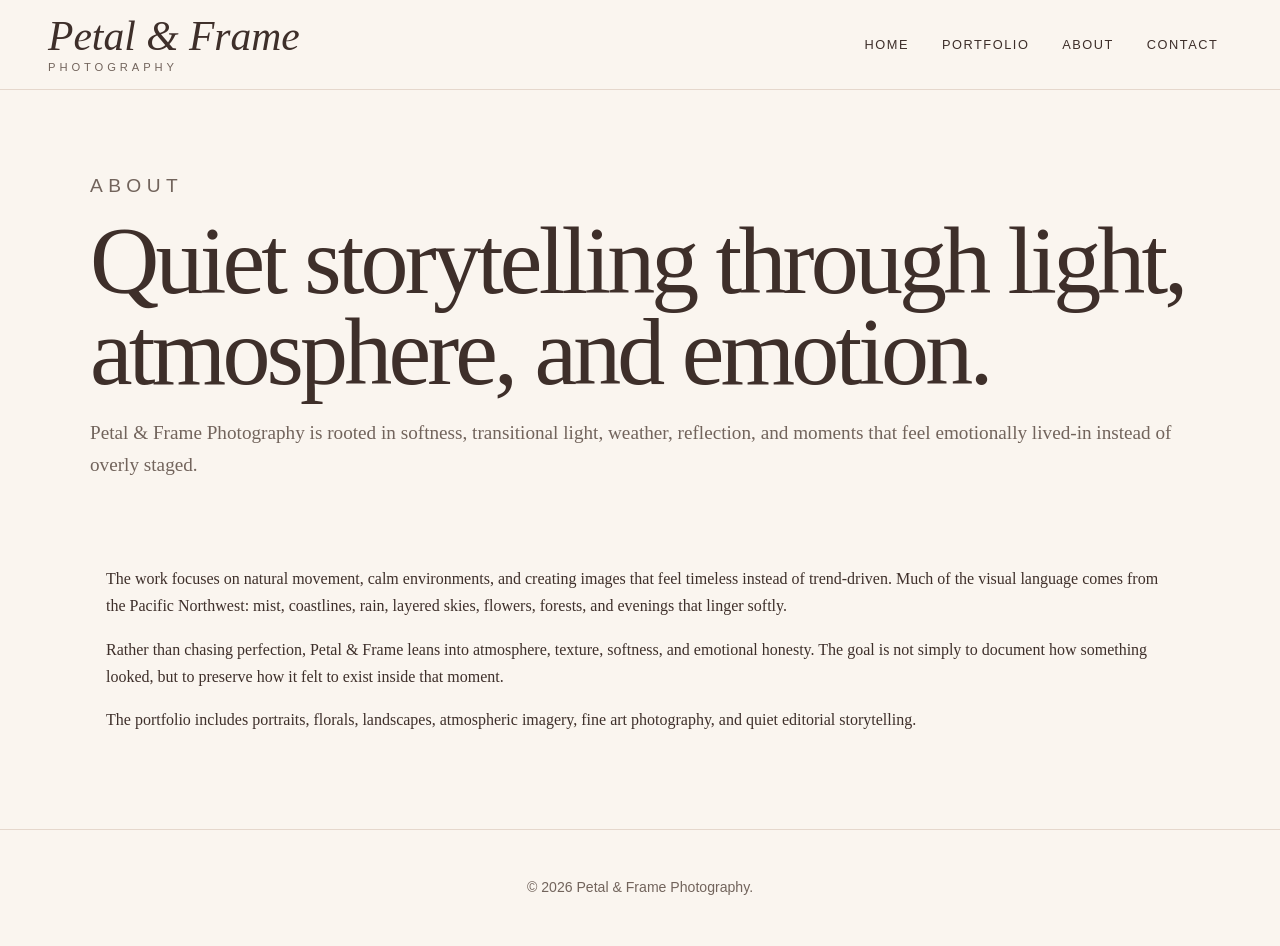
==== about.html @ 67d8b730 "Add about page" ====
<!doctype html>
<html lang="en">
<head>
  <meta charset="utf-8">
  <meta name="viewport" content="width=device-width, initial-scale=1">
  <title>About | Petal & Frame Photography</title>
  <meta name="description" content="About Petal & Frame Photography and the atmospheric visual style behind the work.">
  <link rel="stylesheet" href="assets/css/petals-and-frames.css">
</head>
<body>
  <header class="site-header">
    <a class="brand" href="index.html">
      <span class="brand-title">Petal &amp; Frame</span>
      <span class="brand-subtitle">Photography</span>
    </a>
    <nav class="site-nav">
      <a href="index.html">Home</a>
      <a href="portfolio.html">Portfolio</a>
      <a href="about.html">About</a>
      <a href="contact.html">Contact</a>
    </nav>
  </header>

  <main class="page-shell">
    <section class="page-hero">
      <p class="section-kicker">About</p>
      <h1>Quiet storytelling through light, atmosphere, and emotion.</h1>
      <p>Petal &amp; Frame Photography is rooted in softness, transitional light, weather, reflection, and moments that feel emotionally lived-in instead of overly staged.</p>
    </section>

    <section class="section-narrow" style="padding-bottom: 5rem;">
      <p>The work focuses on natural movement, calm environments, and creating images that feel timeless instead of trend-driven. Much of the visual language comes from the Pacific Northwest: mist, coastlines, rain, layered skies, flowers, forests, and evenings that linger softly.</p>

      <p>Rather than chasing perfection, Petal &amp; Frame leans into atmosphere, texture, softness, and emotional honesty. The goal is not simply to document how something looked, but to preserve how it felt to exist inside that moment.</p>

      <p>The portfolio includes portraits, florals, landscapes, atmospheric imagery, fine art photography, and quiet editorial storytelling.</p>
    </section>
  </main>

  <footer class="site-footer">
    <p>&copy; <span id="year"></span> Petal &amp; Frame Photography.</p>
  </footer>
  <script>document.getElementById('year').textContent = new Date().getFullYear();</script>
</body>
</html>
---- assets/css/petals-and-frames.css ----
* {
  box-sizing: border-box;
}

:root {
  --bg: #faf5ef;
  --paper: #fffdf9;
  --rose: #b88a84;
  --rose-dark: #8f625d;
  --cream: #f0e4d8;
  --mist: #d8d9de;
  --cocoa: #3e2f2a;
  --muted: #72645c;
  --border: #e5d7cc;
  --shadow: 0 20px 50px rgba(62, 47, 42, 0.12);
}

html {
  scroll-behavior: smooth;
}

body {
  margin: 0;
  background: var(--bg);
  color: var(--cocoa);
  font-family: Georgia, 'Times New Roman', serif;
  line-height: 1.7;
}

img {
  max-width: 100%;
  display: block;
}

.site-header {
  position: sticky;
  top: 0;
  z-index: 100;
  display: flex;
  align-items: center;
  justify-content: space-between;
  gap: 1rem;
  padding: 1rem clamp(1.2rem, 4vw, 3rem);
  background: rgba(250, 245, 239, 0.92);
  backdrop-filter: blur(12px);
  border-bottom: 1px solid var(--border);
}

.brand {
  text-decoration: none;
  color: var(--cocoa);
  line-height: 1;
}

.brand-title {
  display: block;
  font-size: clamp(1.7rem, 5vw, 2.6rem);
  font-style: italic;
}

.brand-subtitle {
  display: block;
  margin-top: 0.25rem;
  font-family: Arial, sans-serif;
  font-size: 0.7rem;
  letter-spacing: 0.35em;
  text-transform: uppercase;
  color: var(--muted);
}

.site-nav {
  display: flex;
  flex-wrap: wrap;
  gap: 0.35rem;
}

.site-nav a {
  padding: 0.65rem 0.85rem;
  border-radius: 999px;
  color: var(--cocoa);
  text-decoration: none;
  font-family: Arial, sans-serif;
  font-size: 0.8rem;
  letter-spacing: 0.12em;
  text-transform: uppercase;
}

.site-nav a:hover,
.site-nav a:focus {
  background: var(--cream);
}

.hero {
  width: min(1180px, calc(100% - 2rem));
  margin: 0 auto;
  padding: clamp(4rem, 10vw, 7rem) 0;
  display: grid;
  grid-template-columns: minmax(0, 1.05fr) minmax(300px, 0.95fr);
  gap: clamp(2rem, 6vw, 5rem);
  align-items: center;
}

.eyebrow,
.section-kicker {
  margin: 0 0 0.8rem;
  font-family: Arial, sans-serif;
  font-size: 0.75rem;
  letter-spacing: 0.28em;
  text-transform: uppercase;
  color: var(--rose-dark);
}

.hero h1,
.section-heading h2,
.intro h2,
.cta h2,
.page-hero h1 {
  margin: 0;
  font-size: clamp(2.8rem, 8vw, 6rem);
  line-height: 0.95;
  font-weight: 400;
  letter-spacing: -0.04em;
}

.lede,
.intro p,
.section-heading p,
.cta p,
.page-hero p {
  color: var(--muted);
  font-size: clamp(1.05rem, 2vw, 1.2rem);
}

.hero-actions {
  margin-top: 2rem;
  display: flex;
  flex-wrap: wrap;
  gap: 0.8rem;
}

.button {
  display: inline-flex;
  align-items: center;
  justify-content: center;
  min-height: 46px;
  padding: 0.85rem 1.2rem;
  border-radius: 999px;
  border: 1px solid var(--rose-dark);
  background: var(--rose-dark);
  color: #fff;
  text-decoration: none;
  font-family: Arial, sans-serif;
  font-size: 0.8rem;
  font-weight: 700;
  letter-spacing: 0.12em;
  text-transform: uppercase;
}

.button-soft {
  background: transparent;
  color: var(--rose-dark);
}

.hero-art {
  min-height: 520px;
  position: relative;
  overflow: hidden;
  border-radius: 42% 42% 8% 8%;
  background:
    radial-gradient(circle at 28% 22%, rgba(255,255,255,0.7), transparent 24%),
    linear-gradient(145deg, #efe1d7, #d4a69c 46%, #71544d);
  box-shadow: var(--shadow);
}

.hero-art::before {
  content: '';
  position: absolute;
  inset: 1.75rem;
  border: 1px solid rgba(255,255,255,0.55);
  border-radius: 42% 42% 9% 9%;
}

.hero-art span {
  position: absolute;
  left: 50%;
  bottom: 2rem;
  transform: translateX(-50%);
  color: rgba(255,255,255,0.92);
  font-family: Arial, sans-serif;
  font-size: 0.72rem;
  letter-spacing: 0.24em;
  text-transform: uppercase;
  white-space: nowrap;
}

.section-narrow,
.gallery-preview,
.cta,
.page-shell {
  width: min(1100px, calc(100% - 2rem));
  margin: 0 auto;
}

.intro {
  padding: 1rem 0 4rem;
}

.intro h2 {
  font-size: clamp(2.1rem, 5vw, 4rem);
  margin-bottom: 1rem;
}

.services {
  width: min(1100px, calc(100% - 2rem));
  margin: 0 auto;
  padding: 0 0 5rem;
  display: grid;
  grid-template-columns: repeat(3, 1fr);
  gap: 1rem;
}

.services article,
.portfolio-card,
.contact-card {
  padding: 1.5rem;
  border-radius: 26px;
  border: 1px solid var(--border);
  background: rgba(255,255,255,0.62);
  box-shadow: 0 12px 32px rgba(62,47,42,0.06);
}

.services h3,
.portfolio-card h3,
.contact-card h3 {
  margin-top: 0;
  font-size: 1.45rem;
  font-weight: 400;
}

.services p,
.portfolio-card p,
.contact-card p {
  color: var(--muted);
}

.gallery-preview {
  padding: 5rem 0;
}

.preview-grid {
  display: grid;
  grid-template-columns: repeat(4, 1fr);
  gap: 1rem;
  margin-top: 2rem;
}

.preview-tile {
  min-height: 260px;
  border-radius: 28px;
  position: relative;
  overflow: hidden;
  text-decoration: none;
  box-shadow: var(--shadow);
}

.preview-tile::after {
  content: '';
  position: absolute;
  inset: 0;
  background: linear-gradient(to top, rgba(0,0,0,0.28), transparent 50%);
}

.preview-tile span {
  position: absolute;
  left: 1rem;
  bottom: 1rem;
  z-index: 1;
  color: #fff;
  font-family: Arial, sans-serif;
  font-size: 0.78rem;
  letter-spacing: 0.18em;
  text-transform: uppercase;
}

.tile-rose {
  background: linear-gradient(145deg, #dcb8af, #9c6d66);
}

.tile-cream {
  background: linear-gradient(145deg, #f2e5d6, #cfb29a);
}

.tile-cocoa {
  background: linear-gradient(145deg, #6f5650, #372925);
}

.tile-mist {
  background: linear-gradient(145deg, #d6d8df, #8d95a2);
}

.cta {
  padding: 4rem 0 6rem;
  text-align: center;
}

.site-footer {
  padding: 2rem;
  text-align: center;
  color: var(--muted);
  border-top: 1px solid var(--border);
  font-family: Arial, sans-serif;
  font-size: 0.88rem;
}

.page-hero {
  padding: 5rem 0 3rem;
}

.page-grid {
  display: grid;
  grid-template-columns: repeat(auto-fit, minmax(240px, 1fr));
  gap: 1rem;
  padding-bottom: 5rem;
}

@media (max-width: 860px) {
  .hero,
  .services {
    grid-template-columns: 1fr;
  }

  .preview-grid {
    grid-template-columns: repeat(2, 1fr);
  }

  .hero-art {
    min-height: 340px;
  }
}

@media (max-width: 560px) {
  .site-header {
    align-items: flex-start;
    flex-direction: column;
  }

  .preview-grid {
    grid-template-columns: 1fr;
  }

  .hero h1,
  .section-heading h2,
  .intro h2,
  .cta h2,
  .page-hero h1 {
    line-height: 1;
  }
}
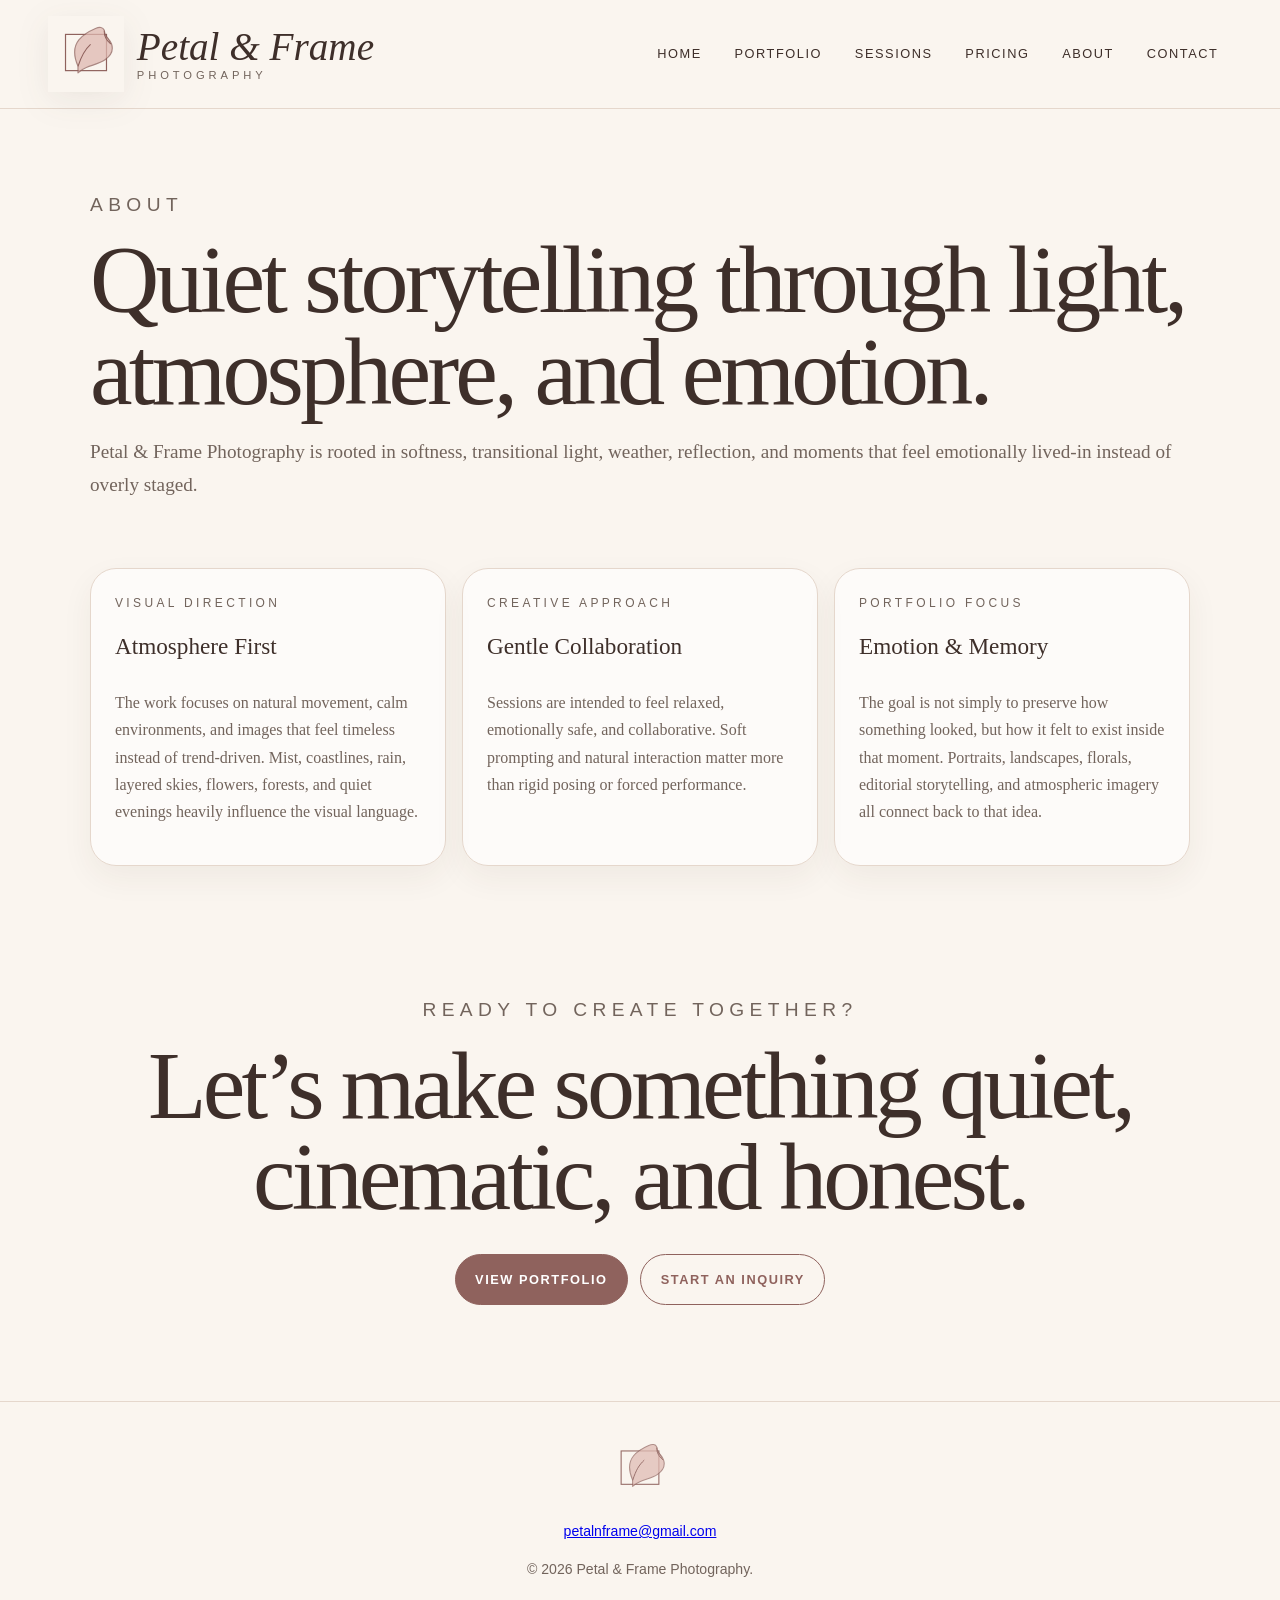
==== commit 5f55be30: "Modernize about page and unify navigation" ====
--- a/about.html
+++ b/about.html
@@ -5,17 +5,23 @@
   <meta name="viewport" content="width=device-width, initial-scale=1">
   <title>About | Petal & Frame Photography</title>
   <meta name="description" content="About Petal & Frame Photography and the atmospheric visual style behind the work.">
+  <link rel="icon" href="assets/images/branding/petal-frame-logo.svg" type="image/svg+xml">
   <link rel="stylesheet" href="assets/css/petals-and-frames.css">
 </head>
 <body>
   <header class="site-header">
     <a class="brand" href="index.html">
-      <span class="brand-title">Petal &amp; Frame</span>
-      <span class="brand-subtitle">Photography</span>
+      <img class="brand-logo" src="assets/images/branding/petal-frame-logo.svg" alt="Petal & Frame logo">
+      <span class="brand-wordmark">
+        <span class="brand-title">Petal &amp; Frame</span>
+        <span class="brand-subtitle">Photography</span>
+      </span>
     </a>
     <nav class="site-nav">
       <a href="index.html">Home</a>
       <a href="portfolio.html">Portfolio</a>
+      <a href="sessions.html">Sessions</a>
+      <a href="pricing.html">Pricing</a>
       <a href="about.html">About</a>
       <a href="contact.html">Contact</a>
     </nav>
@@ -28,18 +34,42 @@
       <p>Petal &amp; Frame Photography is rooted in softness, transitional light, weather, reflection, and moments that feel emotionally lived-in instead of overly staged.</p>
     </section>
 
-    <section class="section-narrow" style="padding-bottom: 5rem;">
-      <p>The work focuses on natural movement, calm environments, and creating images that feel timeless instead of trend-driven. Much of the visual language comes from the Pacific Northwest: mist, coastlines, rain, layered skies, flowers, forests, and evenings that linger softly.</p>
+    <section class="pricing-details" style="padding-bottom:4rem;">
+      <article class="pricing-detail-card">
+        <p class="card-kicker">Visual Direction</p>
+        <h3>Atmosphere First</h3>
+        <p>The work focuses on natural movement, calm environments, and images that feel timeless instead of trend-driven. Mist, coastlines, rain, layered skies, flowers, forests, and quiet evenings heavily influence the visual language.</p>
+      </article>
 
-      <p>Rather than chasing perfection, Petal &amp; Frame leans into atmosphere, texture, softness, and emotional honesty. The goal is not simply to document how something looked, but to preserve how it felt to exist inside that moment.</p>
+      <article class="pricing-detail-card">
+        <p class="card-kicker">Creative Approach</p>
+        <h3>Gentle Collaboration</h3>
+        <p>Sessions are intended to feel relaxed, emotionally safe, and collaborative. Soft prompting and natural interaction matter more than rigid posing or forced performance.</p>
+      </article>
 
-      <p>The portfolio includes portraits, florals, landscapes, atmospheric imagery, fine art photography, and quiet editorial storytelling.</p>
+      <article class="pricing-detail-card">
+        <p class="card-kicker">Portfolio Focus</p>
+        <h3>Emotion & Memory</h3>
+        <p>The goal is not simply to preserve how something looked, but how it felt to exist inside that moment. Portraits, landscapes, florals, editorial storytelling, and atmospheric imagery all connect back to that idea.</p>
+      </article>
+    </section>
+
+    <section class="cta">
+      <p class="section-kicker">Ready to create together?</p>
+      <h2>Let’s make something quiet, cinematic, and honest.</h2>
+      <div class="hero-actions" style="justify-content:center;">
+        <a class="button" href="portfolio.html">View Portfolio</a>
+        <a class="button button-soft" href="contact.html">Start an Inquiry</a>
+      </div>
     </section>
   </main>
 
   <footer class="site-footer">
+    <div class="footer-brand"><img class="footer-logo" src="assets/images/branding/petal-frame-logo.svg" alt="Petal & Frame logo"></div>
+    <p><a href="mailto:petalnframe@gmail.com?subject=Petal%20%26%20Frame%20Photography%20Inquiry">petalnframe@gmail.com</a></p>
     <p>&copy; <span id="year"></span> Petal &amp; Frame Photography.</p>
   </footer>
+
   <script>document.getElementById('year').textContent = new Date().getFullYear();</script>
 </body>
-</html>
+</html>
--- a/assets/css/petals-and-frames.css
+++ b/assets/css/petals-and-frames.css
@@ -1,358 +1 @@
-* {
-  box-sizing: border-box;
-}
-
-:root {
-  --bg: #faf5ef;
-  --paper: #fffdf9;
-  --rose: #b88a84;
-  --rose-dark: #8f625d;
-  --cream: #f0e4d8;
-  --mist: #d8d9de;
-  --cocoa: #3e2f2a;
-  --muted: #72645c;
-  --border: #e5d7cc;
-  --shadow: 0 20px 50px rgba(62, 47, 42, 0.12);
-}
-
-html {
-  scroll-behavior: smooth;
-}
-
-body {
-  margin: 0;
-  background: var(--bg);
-  color: var(--cocoa);
-  font-family: Georgia, 'Times New Roman', serif;
-  line-height: 1.7;
-}
-
-img {
-  max-width: 100%;
-  display: block;
-}
-
-.site-header {
-  position: sticky;
-  top: 0;
-  z-index: 100;
-  display: flex;
-  align-items: center;
-  justify-content: space-between;
-  gap: 1rem;
-  padding: 1rem clamp(1.2rem, 4vw, 3rem);
-  background: rgba(250, 245, 239, 0.92);
-  backdrop-filter: blur(12px);
-  border-bottom: 1px solid var(--border);
-}
-
-.brand {
-  text-decoration: none;
-  color: var(--cocoa);
-  line-height: 1;
-}
-
-.brand-title {
-  display: block;
-  font-size: clamp(1.7rem, 5vw, 2.6rem);
-  font-style: italic;
-}
-
-.brand-subtitle {
-  display: block;
-  margin-top: 0.25rem;
-  font-family: Arial, sans-serif;
-  font-size: 0.7rem;
-  letter-spacing: 0.35em;
-  text-transform: uppercase;
-  color: var(--muted);
-}
-
-.site-nav {
-  display: flex;
-  flex-wrap: wrap;
-  gap: 0.35rem;
-}
-
-.site-nav a {
-  padding: 0.65rem 0.85rem;
-  border-radius: 999px;
-  color: var(--cocoa);
-  text-decoration: none;
-  font-family: Arial, sans-serif;
-  font-size: 0.8rem;
-  letter-spacing: 0.12em;
-  text-transform: uppercase;
-}
-
-.site-nav a:hover,
-.site-nav a:focus {
-  background: var(--cream);
-}
-
-.hero {
-  width: min(1180px, calc(100% - 2rem));
-  margin: 0 auto;
-  padding: clamp(4rem, 10vw, 7rem) 0;
-  display: grid;
-  grid-template-columns: minmax(0, 1.05fr) minmax(300px, 0.95fr);
-  gap: clamp(2rem, 6vw, 5rem);
-  align-items: center;
-}
-
-.eyebrow,
-.section-kicker {
-  margin: 0 0 0.8rem;
-  font-family: Arial, sans-serif;
-  font-size: 0.75rem;
-  letter-spacing: 0.28em;
-  text-transform: uppercase;
-  color: var(--rose-dark);
-}
-
-.hero h1,
-.section-heading h2,
-.intro h2,
-.cta h2,
-.page-hero h1 {
-  margin: 0;
-  font-size: clamp(2.8rem, 8vw, 6rem);
-  line-height: 0.95;
-  font-weight: 400;
-  letter-spacing: -0.04em;
-}
-
-.lede,
-.intro p,
-.section-heading p,
-.cta p,
-.page-hero p {
-  color: var(--muted);
-  font-size: clamp(1.05rem, 2vw, 1.2rem);
-}
-
-.hero-actions {
-  margin-top: 2rem;
-  display: flex;
-  flex-wrap: wrap;
-  gap: 0.8rem;
-}
-
-.button {
-  display: inline-flex;
-  align-items: center;
-  justify-content: center;
-  min-height: 46px;
-  padding: 0.85rem 1.2rem;
-  border-radius: 999px;
-  border: 1px solid var(--rose-dark);
-  background: var(--rose-dark);
-  color: #fff;
-  text-decoration: none;
-  font-family: Arial, sans-serif;
-  font-size: 0.8rem;
-  font-weight: 700;
-  letter-spacing: 0.12em;
-  text-transform: uppercase;
-}
-
-.button-soft {
-  background: transparent;
-  color: var(--rose-dark);
-}
-
-.hero-art {
-  min-height: 520px;
-  position: relative;
-  overflow: hidden;
-  border-radius: 42% 42% 8% 8%;
-  background:
-    radial-gradient(circle at 28% 22%, rgba(255,255,255,0.7), transparent 24%),
-    linear-gradient(145deg, #efe1d7, #d4a69c 46%, #71544d);
-  box-shadow: var(--shadow);
-}
-
-.hero-art::before {
-  content: '';
-  position: absolute;
-  inset: 1.75rem;
-  border: 1px solid rgba(255,255,255,0.55);
-  border-radius: 42% 42% 9% 9%;
-}
-
-.hero-art span {
-  position: absolute;
-  left: 50%;
-  bottom: 2rem;
-  transform: translateX(-50%);
-  color: rgba(255,255,255,0.92);
-  font-family: Arial, sans-serif;
-  font-size: 0.72rem;
-  letter-spacing: 0.24em;
-  text-transform: uppercase;
-  white-space: nowrap;
-}
-
-.section-narrow,
-.gallery-preview,
-.cta,
-.page-shell {
-  width: min(1100px, calc(100% - 2rem));
-  margin: 0 auto;
-}
-
-.intro {
-  padding: 1rem 0 4rem;
-}
-
-.intro h2 {
-  font-size: clamp(2.1rem, 5vw, 4rem);
-  margin-bottom: 1rem;
-}
-
-.services {
-  width: min(1100px, calc(100% - 2rem));
-  margin: 0 auto;
-  padding: 0 0 5rem;
-  display: grid;
-  grid-template-columns: repeat(3, 1fr);
-  gap: 1rem;
-}
-
-.services article,
-.portfolio-card,
-.contact-card {
-  padding: 1.5rem;
-  border-radius: 26px;
-  border: 1px solid var(--border);
-  background: rgba(255,255,255,0.62);
-  box-shadow: 0 12px 32px rgba(62,47,42,0.06);
-}
-
-.services h3,
-.portfolio-card h3,
-.contact-card h3 {
-  margin-top: 0;
-  font-size: 1.45rem;
-  font-weight: 400;
-}
-
-.services p,
-.portfolio-card p,
-.contact-card p {
-  color: var(--muted);
-}
-
-.gallery-preview {
-  padding: 5rem 0;
-}
-
-.preview-grid {
-  display: grid;
-  grid-template-columns: repeat(4, 1fr);
-  gap: 1rem;
-  margin-top: 2rem;
-}
-
-.preview-tile {
-  min-height: 260px;
-  border-radius: 28px;
-  position: relative;
-  overflow: hidden;
-  text-decoration: none;
-  box-shadow: var(--shadow);
-}
-
-.preview-tile::after {
-  content: '';
-  position: absolute;
-  inset: 0;
-  background: linear-gradient(to top, rgba(0,0,0,0.28), transparent 50%);
-}
-
-.preview-tile span {
-  position: absolute;
-  left: 1rem;
-  bottom: 1rem;
-  z-index: 1;
-  color: #fff;
-  font-family: Arial, sans-serif;
-  font-size: 0.78rem;
-  letter-spacing: 0.18em;
-  text-transform: uppercase;
-}
-
-.tile-rose {
-  background: linear-gradient(145deg, #dcb8af, #9c6d66);
-}
-
-.tile-cream {
-  background: linear-gradient(145deg, #f2e5d6, #cfb29a);
-}
-
-.tile-cocoa {
-  background: linear-gradient(145deg, #6f5650, #372925);
-}
-
-.tile-mist {
-  background: linear-gradient(145deg, #d6d8df, #8d95a2);
-}
-
-.cta {
-  padding: 4rem 0 6rem;
-  text-align: center;
-}
-
-.site-footer {
-  padding: 2rem;
-  text-align: center;
-  color: var(--muted);
-  border-top: 1px solid var(--border);
-  font-family: Arial, sans-serif;
-  font-size: 0.88rem;
-}
-
-.page-hero {
-  padding: 5rem 0 3rem;
-}
-
-.page-grid {
-  display: grid;
-  grid-template-columns: repeat(auto-fit, minmax(240px, 1fr));
-  gap: 1rem;
-  padding-bottom: 5rem;
-}
-
-@media (max-width: 860px) {
-  .hero,
-  .services {
-    grid-template-columns: 1fr;
-  }
-
-  .preview-grid {
-    grid-template-columns: repeat(2, 1fr);
-  }
-
-  .hero-art {
-    min-height: 340px;
-  }
-}
-
-@media (max-width: 560px) {
-  .site-header {
-    align-items: flex-start;
-    flex-direction: column;
-  }
-
-  .preview-grid {
-    grid-template-columns: 1fr;
-  }
-
-  .hero h1,
-  .section-heading h2,
-  .intro h2,
-  .cta h2,
-  .page-hero h1 {
-    line-height: 1;
-  }
-}
+*{box-sizing:border-box}:root{--bg:#faf5ef;--paper:#fffdf9;--rose:#b88a84;--rose-dark:#8f625d;--cream:#f0e4d8;--mist:#d8d9de;--cocoa:#3e2f2a;--muted:#72645c;--border:#e5d7cc;--shadow:0 20px 50px rgba(62,47,42,.12)}html{scroll-behavior:smooth}body{margin:0;background:var(--bg);color:var(--cocoa);font-family:Georgia,'Times New Roman',serif;line-height:1.7}img{max-width:100%;display:block}code{padding:.12rem .35rem;border-radius:.35rem;background:var(--cream);font-size:.9em}.site-header{position:sticky;top:0;z-index:100;display:flex;align-items:center;justify-content:space-between;gap:1rem;padding:1rem clamp(1.2rem,4vw,3rem);background:rgba(250,245,239,.92);backdrop-filter:blur(12px);border-bottom:1px solid var(--border)}.brand{display:inline-flex;align-items:center;gap:.8rem;text-decoration:none;color:var(--cocoa);line-height:1}.brand-logo{width:clamp(54px,8vw,76px);height:clamp(54px,8vw,76px);object-fit:contain;flex:0 0 auto;filter:drop-shadow(0 8px 16px rgba(62,47,42,.08))}.brand-wordmark{display:block}.brand-title{display:block;font-size:clamp(1.55rem,4.6vw,2.45rem);font-style:italic}.brand-subtitle{display:block;margin-top:.25rem;font-family:Arial,sans-serif;font-size:.7rem;letter-spacing:.35em;text-transform:uppercase;color:var(--muted)}.site-nav{display:flex;flex-wrap:wrap;gap:.35rem}.site-nav a{padding:.65rem .85rem;border-radius:999px;color:var(--cocoa);text-decoration:none;font-family:Arial,sans-serif;font-size:.8rem;letter-spacing:.12em;text-transform:uppercase}.site-nav a:hover,.site-nav a:focus{background:var(--cream)}.hero{width:min(1180px,calc(100% - 2rem));margin:0 auto;padding:clamp(4rem,10vw,7rem) 0;display:grid;grid-template-columns:minmax(0,1.05fr) minmax(300px,.95fr);gap:clamp(2rem,6vw,5rem);align-items:center}.eyebrow,.section-kicker,.card-kicker{margin:0 0 .8rem;font-family:Arial,sans-serif;font-size:.75rem;letter-spacing:.28em;text-transform:uppercase;color:var(--rose-dark)}.hero h1,.section-heading h2,.intro h2,.cta h2,.page-hero h1,.process-section h2{margin:0;font-size:clamp(2.8rem,8vw,6rem);line-height:.95;font-weight:400;letter-spacing:-.04em}.lede,.intro p,.section-heading p,.cta p,.page-hero p,.process-section p{color:var(--muted);font-size:clamp(1.05rem,2vw,1.2rem)}.hero-actions{margin-top:2rem;display:flex;flex-wrap:wrap;gap:.8rem}.button{display:inline-flex;align-items:center;justify-content:center;min-height:46px;padding:.85rem 1.2rem;border-radius:999px;border:1px solid var(--rose-dark);background:var(--rose-dark);color:#fff;text-decoration:none;font-family:Arial,sans-serif;font-size:.8rem;font-weight:700;letter-spacing:.12em;text-transform:uppercase}.button-soft{background:transparent;color:var(--rose-dark)}.hero-art{min-height:520px;position:relative;overflow:hidden;border-radius:42% 42% 8% 8%;background:radial-gradient(circle at 28% 22%,rgba(255,255,255,.7),transparent 24%),linear-gradient(145deg,#efe1d7,#d4a69c 46%,#71544d);box-shadow:var(--shadow)}.hero-art:before{content:'';position:absolute;inset:1.75rem;border:1px solid rgba(255,255,255,.55);border-radius:42% 42% 9% 9%}.hero-art span{position:absolute;left:50%;bottom:2rem;transform:translateX(-50%);color:rgba(255,255,255,.92);font-family:Arial,sans-serif;font-size:.72rem;letter-spacing:.24em;text-transform:uppercase;white-space:nowrap}.hero-logo-card{display:flex;align-items:center;justify-content:center}.hero-logo-card img{width:min(70%,360px);height:auto;position:relative;z-index:1;filter:drop-shadow(0 18px 28px rgba(62,47,42,.18))}.section-narrow,.gallery-preview,.cta,.page-shell,.quote-section,.process-section{width:min(1100px,calc(100% - 2rem));margin:0 auto}.intro{padding:1rem 0 4rem}.intro h2{font-size:clamp(2.1rem,5vw,4rem);margin-bottom:1rem}.services{width:min(1100px,calc(100% - 2rem));margin:0 auto;padding:0 0 5rem;display:grid;grid-template-columns:repeat(3,1fr);gap:1rem}.services article,.portfolio-card,.contact-card,.pricing-card,.pricing-detail-card,.faq-card{padding:1.5rem;border-radius:26px;border:1px solid var(--border);background:rgba(255,255,255,.62);box-shadow:0 12px 32px rgba(62,47,42,.06)}.services h3,.portfolio-card h3,.contact-card h3,.process-grid h3,.pricing-card h2,.pricing-detail-card h3,.faq-card h3{margin-top:0;font-size:1.45rem;font-weight:400}.services p,.portfolio-card p,.contact-card p,.process-grid p,.session-card li,.pricing-detail-card p,.faq-card p{color:var(--muted)}.gallery-preview{padding:5rem 0}.preview-grid{display:grid;grid-template-columns:repeat(4,1fr);gap:1rem;margin-top:2rem}.preview-tile{min-height:260px;border-radius:28px;position:relative;overflow:hidden;text-decoration:none;box-shadow:var(--shadow)}.preview-tile:after{content:'';position:absolute;inset:0;background:linear-gradient(to top,rgba(0,0,0,.28),transparent 50%)}.preview-tile span{position:absolute;left:1rem;bottom:1rem;z-index:1;color:#fff;font-family:Arial,sans-serif;font-size:.78rem;letter-spacing:.18em;text-transform:uppercase}.tile-rose{background:linear-gradient(145deg,#dcb8af,#9c6d66)}.tile-cream{background:linear-gradient(145deg,#f2e5d6,#cfb29a)}.tile-cocoa{background:linear-gradient(145deg,#6f5650,#372925)}.tile-mist{background:linear-gradient(145deg,#d6d8df,#8d95a2)}.quote-section{padding:1rem 0 4rem}.quote-section blockquote{margin:0;padding:2rem;border-radius:28px;border:1px solid var(--border);background:rgba(255,255,255,.58);color:var(--rose-dark);font-size:clamp(1.4rem,3vw,2rem);line-height:1.4;font-style:italic;box-shadow:0 12px 32px rgba(62,47,42,.05)}.cta{padding:4rem 0 6rem;text-align:center}.site-footer{padding:2rem;text-align:center;color:var(--muted);border-top:1px solid var(--border);font-family:Arial,sans-serif;font-size:.88rem}.footer-brand{display:flex;justify-content:center;margin-bottom:1rem}.footer-logo{width:70px;height:70px;object-fit:contain;opacity:.92}.page-hero{padding:5rem 0 3rem}.page-grid,.process-grid,.pricing-grid,.pricing-details,.faq-grid{display:grid;grid-template-columns:repeat(auto-fit,minmax(240px,1fr));gap:1rem}.page-grid,.pricing-grid,.faq-section{padding-bottom:5rem}.session-card ul,.pricing-card ul{margin:1rem 0 0;padding-left:1.2rem}.process-section{padding-bottom:5rem}.process-grid div{padding:1.5rem;border-radius:24px;border:1px solid var(--border);background:rgba(255,255,255,.58)}.process-grid span{display:inline-flex;align-items:center;justify-content:center;width:42px;height:42px;border-radius:999px;background:var(--cream);color:var(--rose-dark);font-family:Arial,sans-serif;font-size:.82rem;font-weight:700;margin-bottom:1rem}.portfolio-system-note{margin-bottom:2rem;padding:2rem;border-radius:30px;border:1px solid var(--border);background:rgba(255,255,255,.55);box-shadow:0 12px 30px rgba(62,47,42,.06)}.portfolio-system-note h2{margin-top:0;font-size:clamp(2rem,4vw,3.5rem);line-height:1;font-weight:400}.gallery-filter-bar{display:flex;flex-wrap:wrap;gap:.7rem;padding-bottom:2rem}.gallery-filter{border:1px solid var(--border);background:rgba(255,255,255,.72);color:var(--cocoa);border-radius:999px;padding:.8rem 1rem;cursor:pointer;font-family:Arial,sans-serif;font-size:.72rem;letter-spacing:.12em;text-transform:uppercase;transition:all 160ms ease}.gallery-filter:hover,.gallery-filter.is-active{background:var(--rose-dark);color:#fff;border-color:var(--rose-dark)}.gallery-grid{display:grid;grid-template-columns:repeat(auto-fit,minmax(280px,1fr));gap:1.25rem;padding-bottom:5rem}.gallery-item{overflow:hidden;border-radius:28px;background:rgba(255,255,255,.65);border:1px solid var(--border);box-shadow:0 18px 42px rgba(62,47,42,.08)}.gallery-image-link{position:relative;display:block;width:100%;border:0;padding:0;aspect-ratio:4/5;overflow:hidden;background:linear-gradient(145deg,#e7d5ca,#a87b73);cursor:pointer}.gallery-image-link img{width:100%;height:100%;object-fit:cover;transition:transform 260ms ease}.gallery-item:hover img{transform:scale(1.03)}.gallery-placeholder{position:absolute;inset:0;display:none;align-items:center;justify-content:center;background:radial-gradient(circle at top left,rgba(255,255,255,.28),transparent 30%),linear-gradient(145deg,#cfb2a4,#8a615b)}.gallery-placeholder span{color:rgba(255,255,255,.9);font-family:Arial,sans-serif;font-size:.72rem;letter-spacing:.22em;text-transform:uppercase}.gallery-item.image-missing .gallery-placeholder{display:flex}.gallery-item.image-missing img{opacity:0}.gallery-caption{padding:1.2rem}.gallery-caption h3{margin:0 0 .5rem;font-size:1.4rem;font-weight:400}.gallery-caption p:last-child{margin-bottom:0;color:var(--muted)}.price-tag{margin:1rem 0 1.5rem;font-size:clamp(2.5rem,6vw,4rem);line-height:1;color:var(--rose-dark)}.featured-pricing{border-color:rgba(143,98,93,.35);background:radial-gradient(circle at top right,rgba(255,255,255,.55),transparent 30%),linear-gradient(145deg,rgba(255,255,255,.88),rgba(240,228,216,.92))}.lightbox{position:fixed;inset:0;display:none;z-index:999}.lightbox[aria-hidden="false"]{display:block}.lightbox-backdrop{position:absolute;inset:0;background:rgba(24,18,17,.82);backdrop-filter:blur(8px)}.lightbox-dialog{position:relative;z-index:1;width:min(1100px,calc(100% - 2rem));margin:3vh auto;background:rgba(255,255,255,.92);border-radius:28px;overflow:hidden;box-shadow:0 30px 60px rgba(0,0,0,.25)}.lightbox-image{width:100%;max-height:72vh;object-fit:contain;background:#111}.lightbox-caption{padding:1.5rem}.lightbox-close,.lightbox-nav{position:absolute;z-index:2;border:0;background:rgba(255,255,255,.82);color:var(--cocoa);width:48px;height:48px;border-radius:999px;cursor:pointer;font-size:1.8rem}.lightbox-close{top:1rem;right:1rem}.lightbox-prev{left:1rem;top:50%;transform:translateY(-50%)}.lightbox-next{right:1rem;top:50%;transform:translateY(-50%)}body.lightbox-open{overflow:hidden}@media(max-width:860px){.hero,.services{grid-template-columns:1fr}.preview-grid{grid-template-columns:repeat(2,1fr)}.hero-art{min-height:340px}}@media(max-width:560px){.site-header{align-items:flex-start;flex-direction:column}.brand-logo{width:56px;height:56px}.preview-grid{grid-template-columns:1fr}.hero h1,.section-heading h2,.intro h2,.cta h2,.page-hero h1,.process-section h2{line-height:1}.lightbox-nav{display:none}}
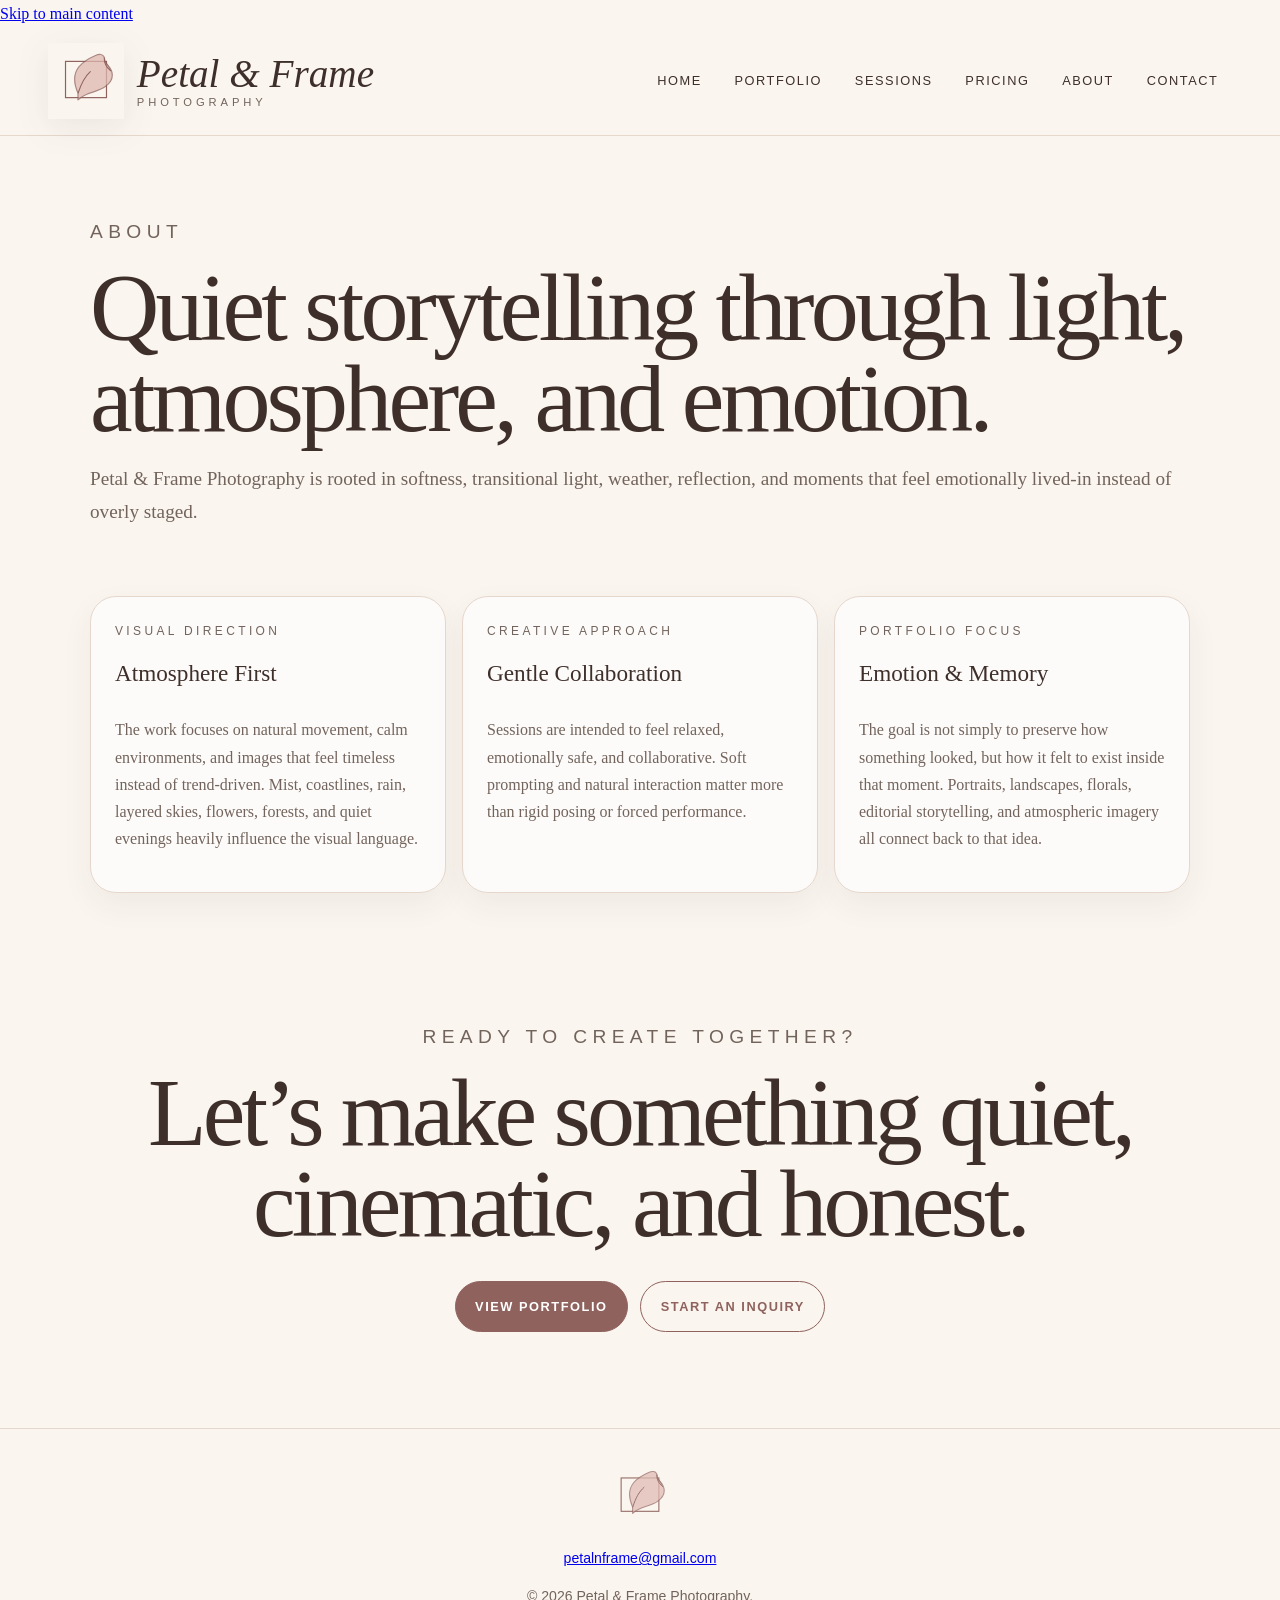
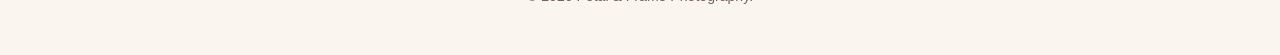
==== commit 2989cd73: "a11y: enable skip navigation in about.html" ====
--- a/about.html
+++ b/about.html
@@ -3,12 +3,14 @@
 <head>
   <meta charset="utf-8">
   <meta name="viewport" content="width=device-width, initial-scale=1">
+  <link rel="canonical" href="https://petalsnframes.art/about.html">
   <title>About | Petal & Frame Photography</title>
   <meta name="description" content="About Petal & Frame Photography and the atmospheric visual style behind the work.">
   <link rel="icon" href="assets/images/branding/petal-frame-logo.svg" type="image/svg+xml">
   <link rel="stylesheet" href="assets/css/petals-and-frames.css">
 </head>
 <body>
+<a class="skip-link" href="#main-content">Skip to main content</a>
   <header class="site-header">
     <a class="brand" href="index.html">
       <img class="brand-logo" src="assets/images/branding/petal-frame-logo.svg" alt="Petal & Frame logo">
@@ -27,7 +29,7 @@
     </nav>
   </header>
 
-  <main class="page-shell">
+  <main id="main-content" tabindex="-1" class="page-shell">
     <section class="page-hero">
       <p class="section-kicker">About</p>
       <h1>Quiet storytelling through light, atmosphere, and emotion.</h1>
